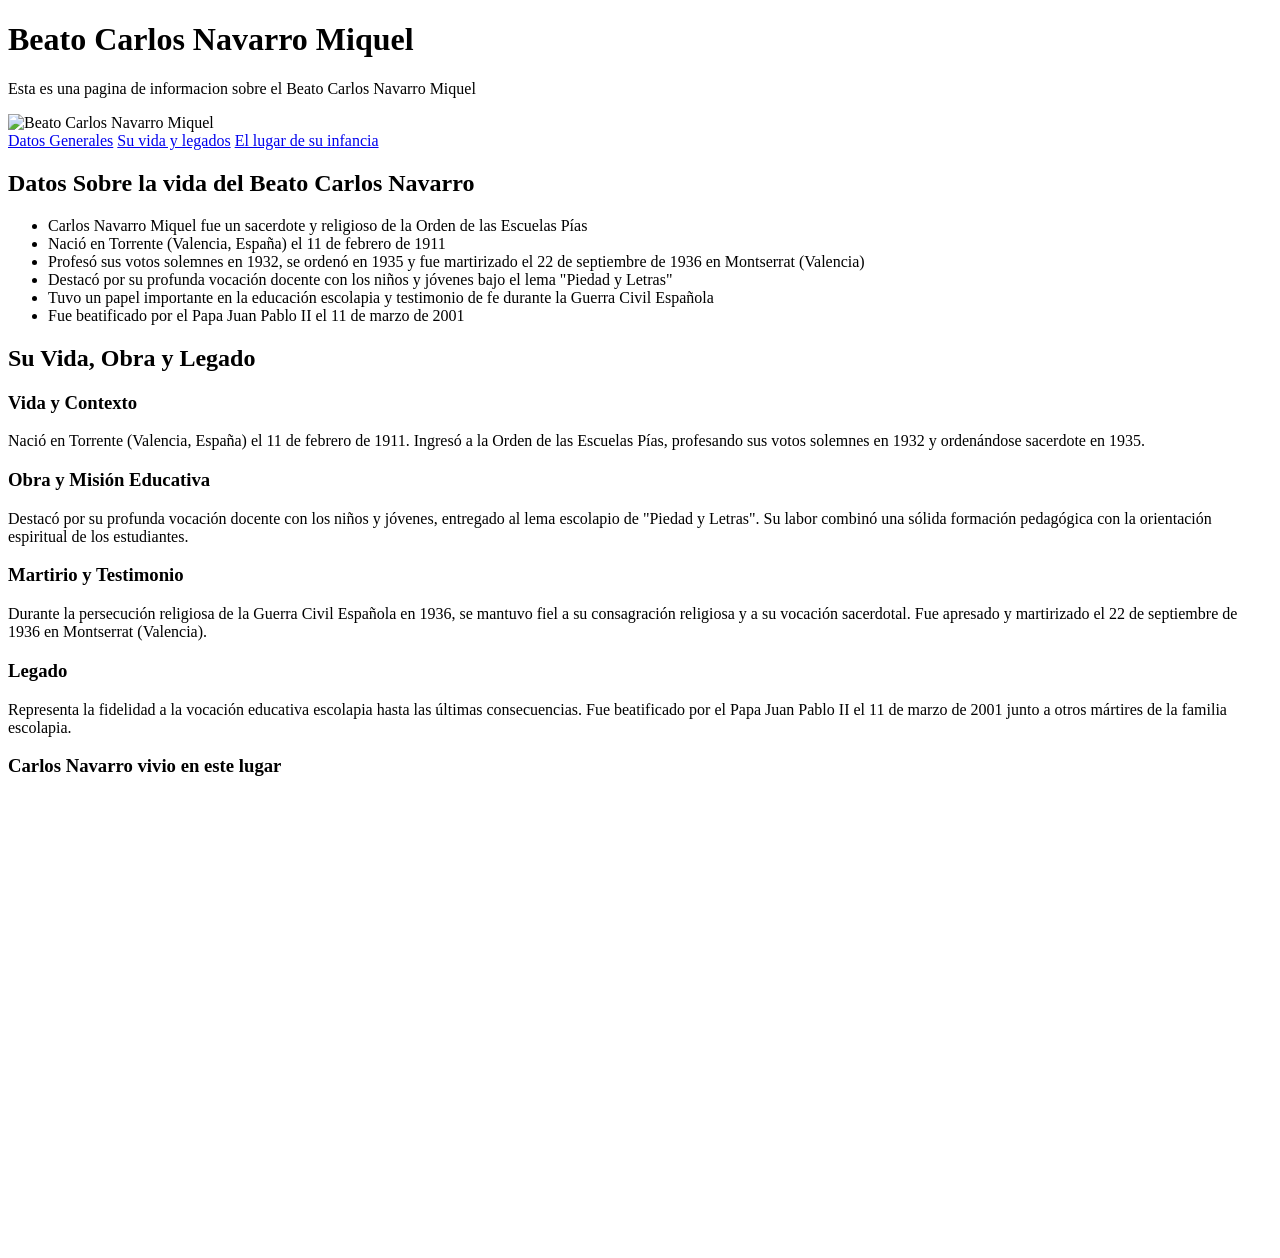
==== index.html @ 7cc37c3c "Add files via upload" ====
<!DOCTYPE html>
<html lang="es">
<head>
    <meta charset="UTF-8">
    <meta http-equiv="X-UA-Compatible" content="IE=edge">
    <meta name="viewport" content="width=device-width, initial-scale=1.0">
    <title>Beato Carlos Navarro</title>
</head>
<body>
    <header>
        <h1>Beato Carlos Navarro Miquel</h1>
        <p>Esta es una pagina de informacion sobre el Beato Carlos Navarro Miquel</p>
        <img src="Beato Carlos Navarro.jpeg" alt="Beato Carlos Navarro Miquel">
    </header>
    <nav>
        <a href="#vida">Datos Generales</a>
        <a href="#legado">Su vida y legados</a>
        <a href="#mapa">El lugar de su infancia</a>
        <a href=""></a>
    </nav>
    <main>
        <section id="vida" class="vida">
            <h2>Datos Sobre la vida del Beato Carlos Navarro</h2>
            <ul>
                <li>Carlos Navarro Miquel fue un sacerdote y religioso de la Orden de las Escuelas Pías</li>
                <li>Nació en Torrente (Valencia, España) el 11 de febrero de 1911</li>
                <li>Profesó sus votos solemnes en 1932, se ordenó en 1935 y fue martirizado el 22 de septiembre de 1936 en Montserrat (Valencia)</li>
                <li>Destacó por su profunda vocación docente con los niños y jóvenes bajo el lema "Piedad y Letras"</li>
                <li>Tuvo un papel importante en la educación escolapia y testimonio de fe durante la Guerra Civil Española</li>
                <li>Fue beatificado por el Papa Juan Pablo II el 11 de marzo de 2001</li>
            </ul>
        </section>
        <section id="legado" class="legado">
            <h2>Su Vida, Obra y Legado</h2>
            <div>
                <h3>Vida y Contexto</h3>
                <p>Nació en Torrente (Valencia, España) el 11 de febrero de 1911. Ingresó a la Orden de las Escuelas Pías, profesando sus votos solemnes en 1932 y ordenándose sacerdote en 1935.</p>
            </div>
            <div>
                <h3>Obra y Misión Educativa</h3>
                <p>Destacó por su profunda vocación docente con los niños y jóvenes, entregado al lema escolapio de "Piedad y Letras". Su labor combinó una sólida formación pedagógica con la orientación espiritual de los estudiantes.</p>
            </div>
            <div>
                <h3>Martirio y Testimonio</h3>
                <p>Durante la persecución religiosa de la Guerra Civil Española en 1936, se mantuvo fiel a su consagración religiosa y a su vocación sacerdotal. Fue apresado y martirizado el 22 de septiembre de 1936 en Montserrat (Valencia).</p>
            </div>
            <div>
                <h3>Legado</h3>
                <p>Representa la fidelidad a la vocación educativa escolapia hasta las últimas consecuencias. Fue beatificado por el Papa Juan Pablo II el 11 de marzo de 2001 junto a otros mártires de la familia escolapia.</p>
            </div>
        </section>
        <section id="mapa">
            <h3>Carlos Navarro vivio en este lugar</h3>
            <iframe src="https://www.google.com/maps/embed?pb=!1m18!1m12!1m3!1d12318.89239841857!2d-0.48128362450849303!3d39.43673322473431!2m3!1f0!2f0!3f0!3m2!1i1024!2i768!4f13.1!3m3!1m2!1s0xd604e286cf25ef1%3A0x400c5082ca02fa0!2sTorrent%2C%20Valencia%2C%20Espa%C3%B1a!5e0!3m2!1ses!2s!4v1710000000000!5m2!1ses!2s" width="600" height="450" style="border:0;" allowfullscreen="" loading="lazy" referrerpolicy="strict-origin-when-cross-origin"></iframe>
        </section>
    </main>
</body>
</html>
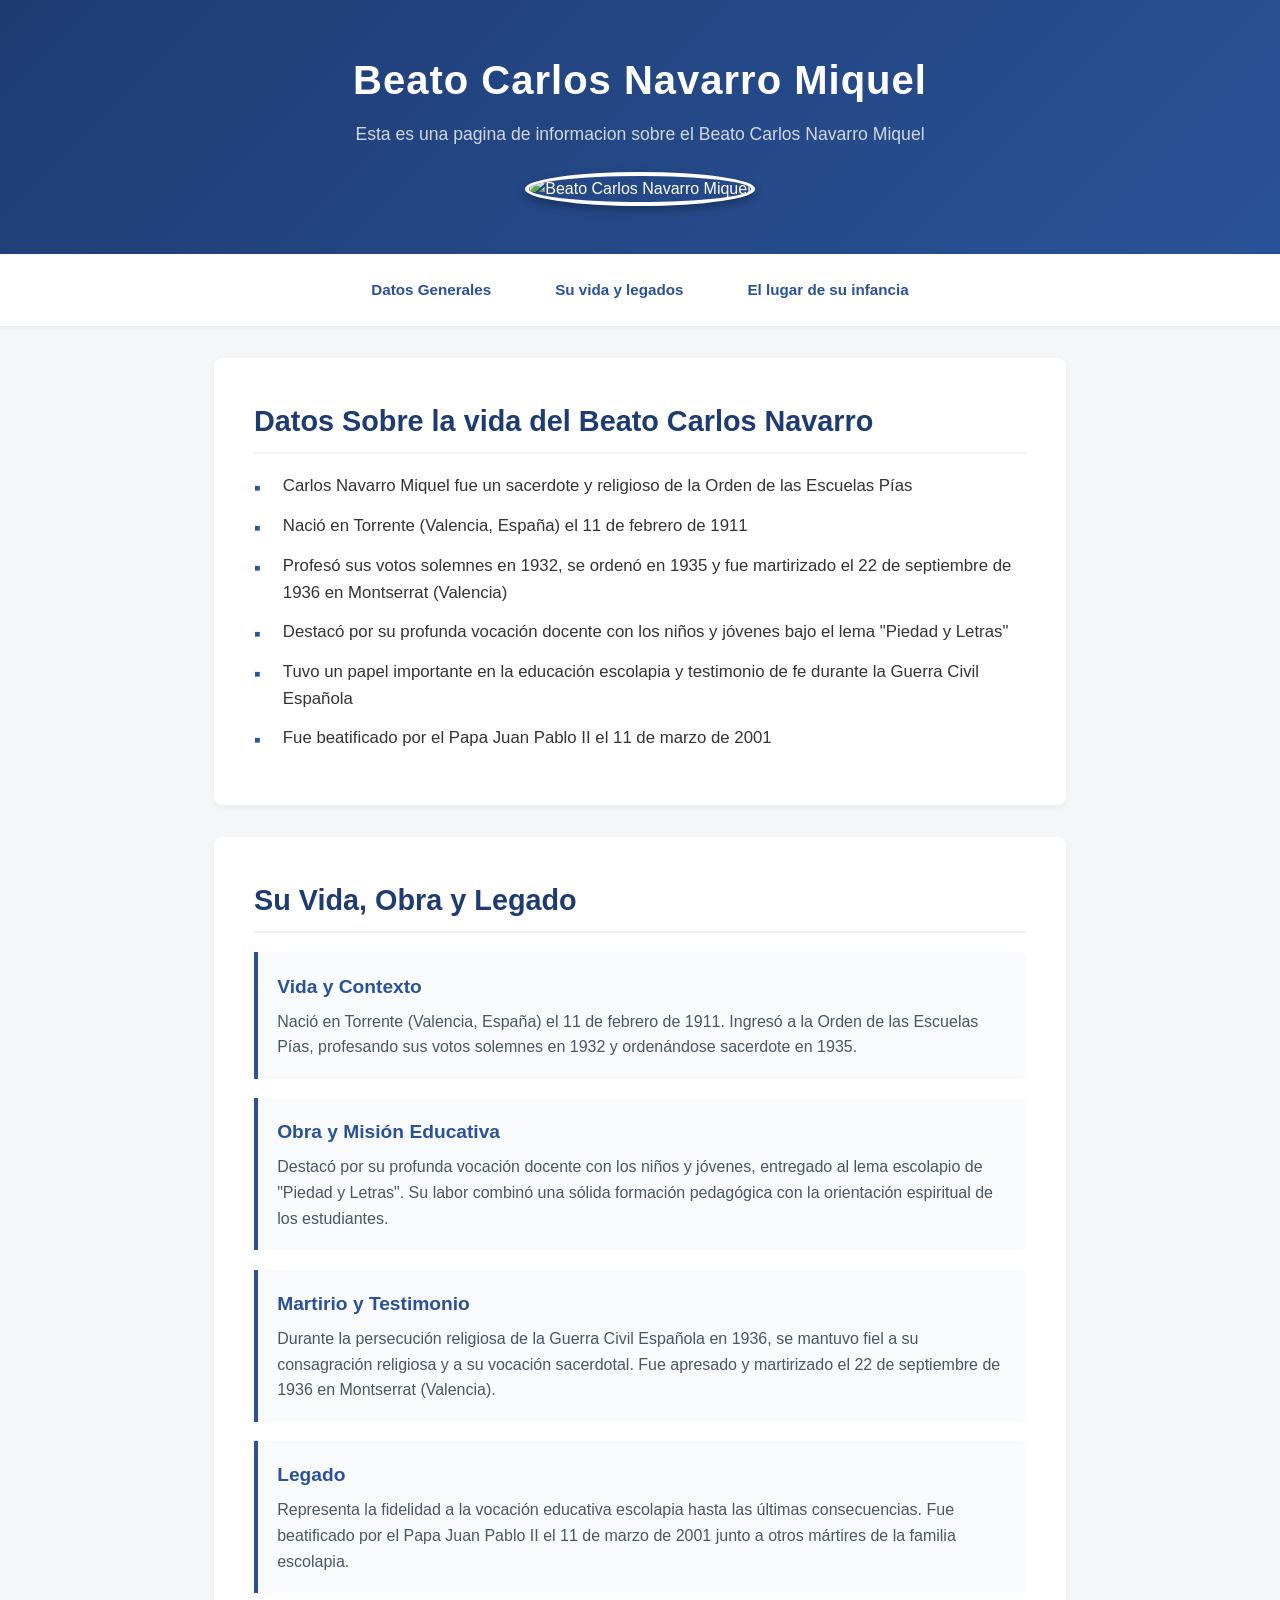
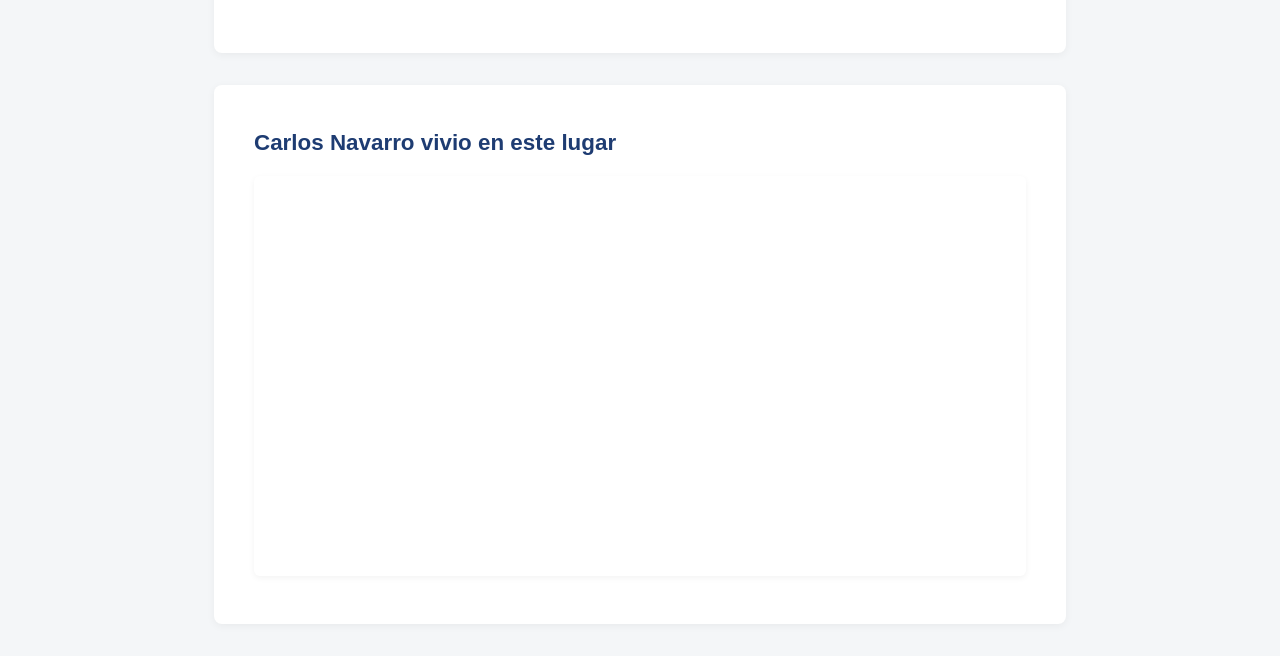
==== commit 6aac85fd: "Add files via upload" ====
--- a/index.html
+++ b/index.html
@@ -4,6 +4,7 @@
     <meta charset="UTF-8">
     <meta http-equiv="X-UA-Compatible" content="IE=edge">
     <meta name="viewport" content="width=device-width, initial-scale=1.0">
+    <link rel="stylesheet" href="estilos.css">
     <title>Beato Carlos Navarro</title>
 </head>
 <body>
--- a/estilos.css
+++ b/estilos.css
@@ -0,0 +1,186 @@
+/* ==========================================
+   RESET Y CONFIGURACIÓN GENERAL
+   ========================================== */
+* {
+    margin: 0;
+    padding: 0;
+    box-sizing: border-box;
+}
+
+body {
+    font-family: 'Segoe UI', Tahoma, Geneva, Verdana, sans-serif;
+    background-color: #f4f6f8;
+    color: #333333;
+    line-height: 1.6;
+}
+
+/* ==========================================
+   ENCABEZADO (HEADER)
+   ========================================== */
+header {
+    background: linear-gradient(135deg, #1e3c72, #2a5298);
+    color: #ffffff;
+    text-align: center;
+    padding: 3rem 1.5rem;
+    box-shadow: 0 4px 6px rgba(0, 0, 0, 0.1);
+}
+
+header h1 {
+    font-size: 2.5rem;
+    margin-bottom: 0.5rem;
+    letter-spacing: 1px;
+}
+
+header p {
+    font-size: 1.1rem;
+    margin-bottom: 1.5rem;
+    color: #d1d8e0;
+}
+
+header img {
+    width: 180px;
+    height: 180px;
+    object-fit: cover;
+    border-radius: 50%;
+    border: 4px solid #ffffff;
+    box-shadow: 0 4px 10px rgba(0, 0, 0, 0.3);
+    transition: transform 0.3s ease;
+}
+
+header img:hover {
+    transform: scale(1.05);
+}
+
+/* ==========================================
+   NAVEGACIÓN (NAV)
+   ========================================== */
+nav {
+    background-color: #ffffff;
+    display: flex;
+    justify-content: center;
+    gap: 2rem;
+    padding: 1rem;
+    box-shadow: 0 2px 4px rgba(0, 0, 0, 0.05);
+    position: sticky;
+    top: 0;
+    z-index: 1000;
+}
+
+nav a {
+    color: #2a5298;
+    text-decoration: none;
+    font-weight: 600;
+    font-size: 0.95rem;
+    padding: 0.5rem 1rem;
+    border-radius: 4px;
+    transition: background-color 0.2s ease, color 0.2s ease;
+}
+
+nav a:hover {
+    background-color: #eef2f7;
+    color: #1e3c72;
+}
+
+/* Ocultar el enlace vacío del nav original */
+nav a:empty {
+    display: none;
+}
+
+/* ==========================================
+   CONTENIDO PRINCIPAL (MAIN Y SECCIONES)
+   ========================================== */
+main {
+    max-width: 900px;
+    margin: 2rem auto;
+    padding: 0 1.5rem;
+}
+
+section {
+    background-color: #ffffff;
+    margin-bottom: 2rem;
+    padding: 2.5rem;
+    border-radius: 8px;
+    box-shadow: 0 2px 8px rgba(0, 0, 0, 0.05);
+}
+
+section h2 {
+    color: #1e3c72;
+    font-size: 1.8rem;
+    margin-bottom: 1.2rem;
+    border-bottom: 2px solid #eef2f7;
+    padding-bottom: 0.5rem;
+}
+
+/* Sección de Vida (Lista) */
+.vida ul {
+    list-style-type: none;
+    padding-left: 0;
+}
+
+.vida li {
+    position: relative;
+    padding-left: 1.8rem;
+    margin-bottom: 0.8rem;
+    font-size: 1.05rem;
+}
+
+.vida li::before {
+    content: "▪";
+    position: absolute;
+    left: 0;
+    color: #2a5298;
+    font-size: 1.2rem;
+}
+
+/* Sección de Legado (Tarjetas internas) */
+.legado div {
+    background-color: #f9fafb;
+    border-left: 4px solid #2a5298;
+    padding: 1.2rem;
+    margin-bottom: 1.2rem;
+    border-radius: 0 6px 6px 0;
+}
+
+.legado h3 {
+    color: #2a5298;
+    font-size: 1.2rem;
+    margin-bottom: 0.4rem;
+}
+
+.legado p {
+    color: #4b5563;
+    font-size: 1rem;
+}
+
+/* Sección del Mapa */
+#mapa h3 {
+    color: #1e3c72;
+    font-size: 1.4rem;
+    margin-bottom: 1rem;
+}
+
+#mapa iframe {
+    width: 100%;
+    height: 400px;
+    border-radius: 6px;
+    box-shadow: 0 2px 6px rgba(0, 0, 0, 0.05);
+}
+
+/* ==========================================
+   DISEÑO RESPONSIVE (MEDIA QUERIES)
+   ========================================== */
+@media (max-width: 768px) {
+    header h1 {
+        font-size: 2rem;
+    }
+
+    nav {
+        flex-direction: column;
+        gap: 0.5rem;
+        align-items: center;
+    }
+
+    section {
+        padding: 1.5rem;
+    }
+}
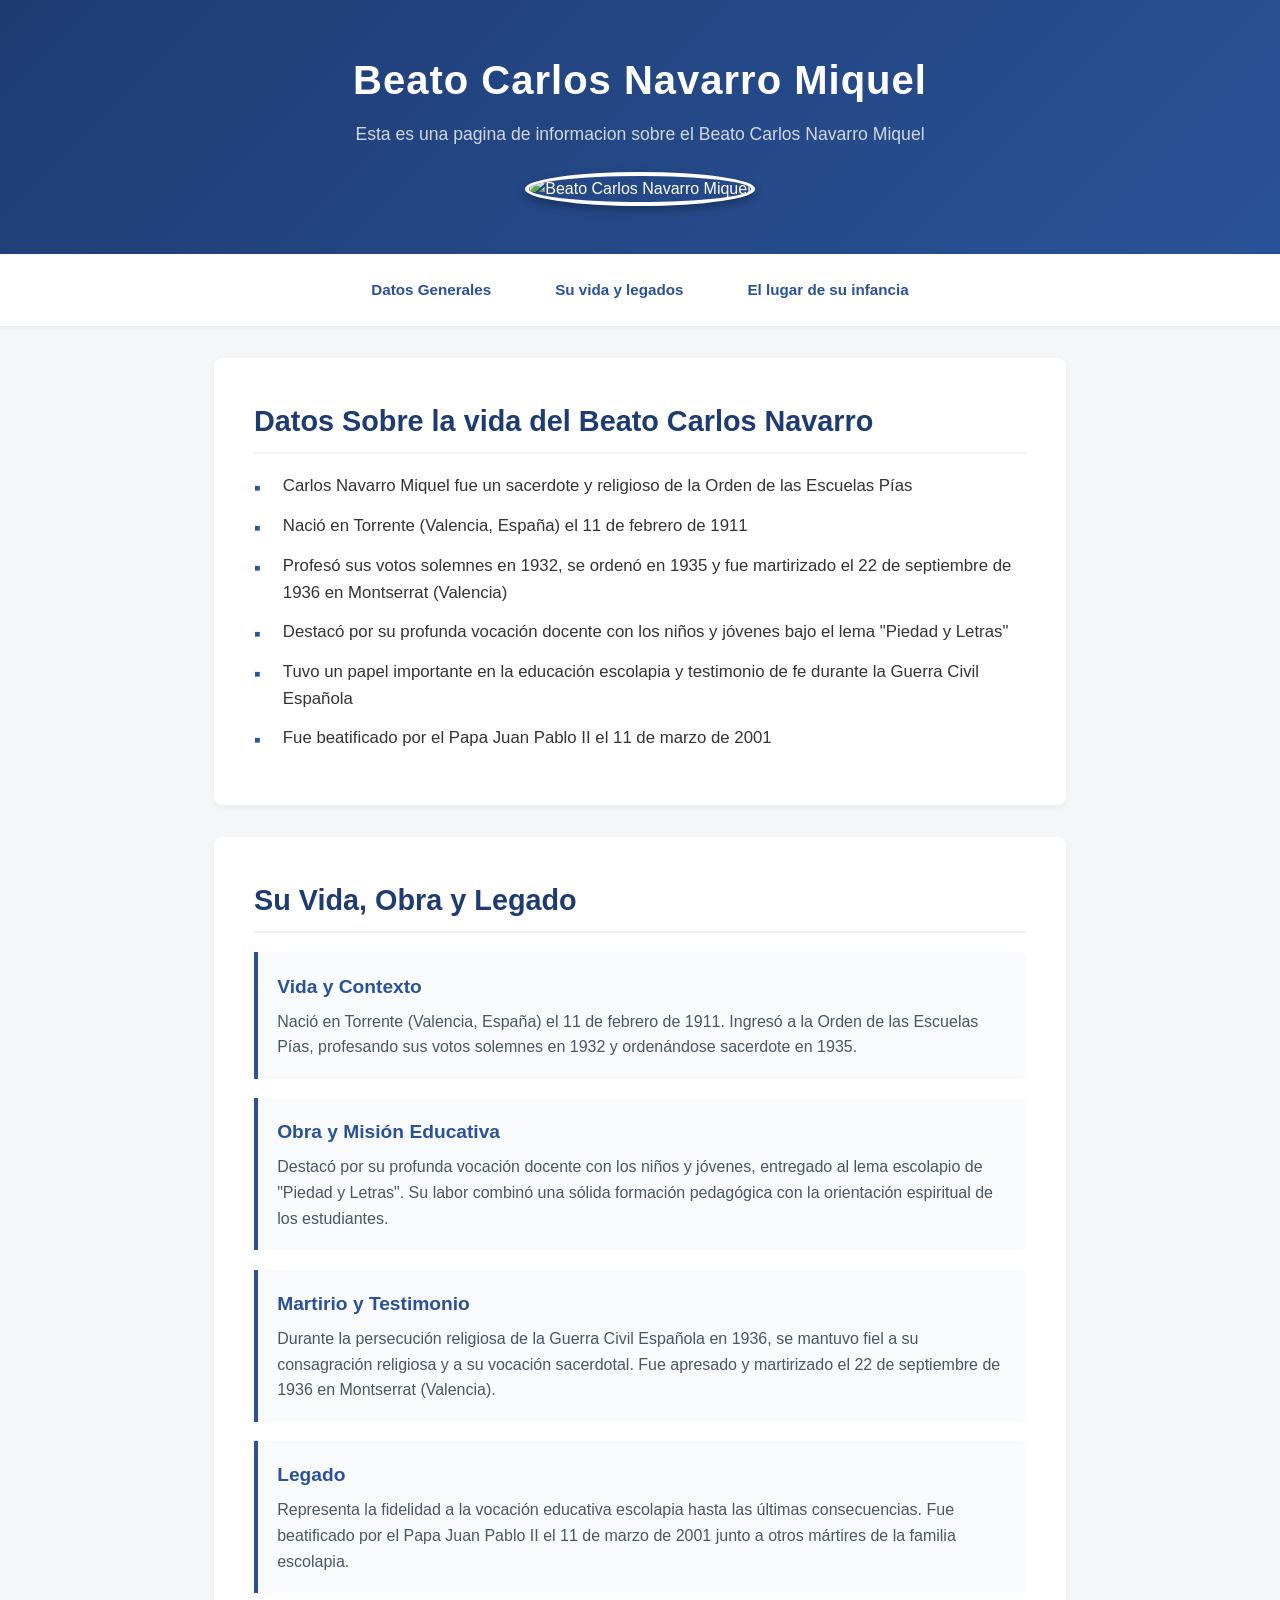
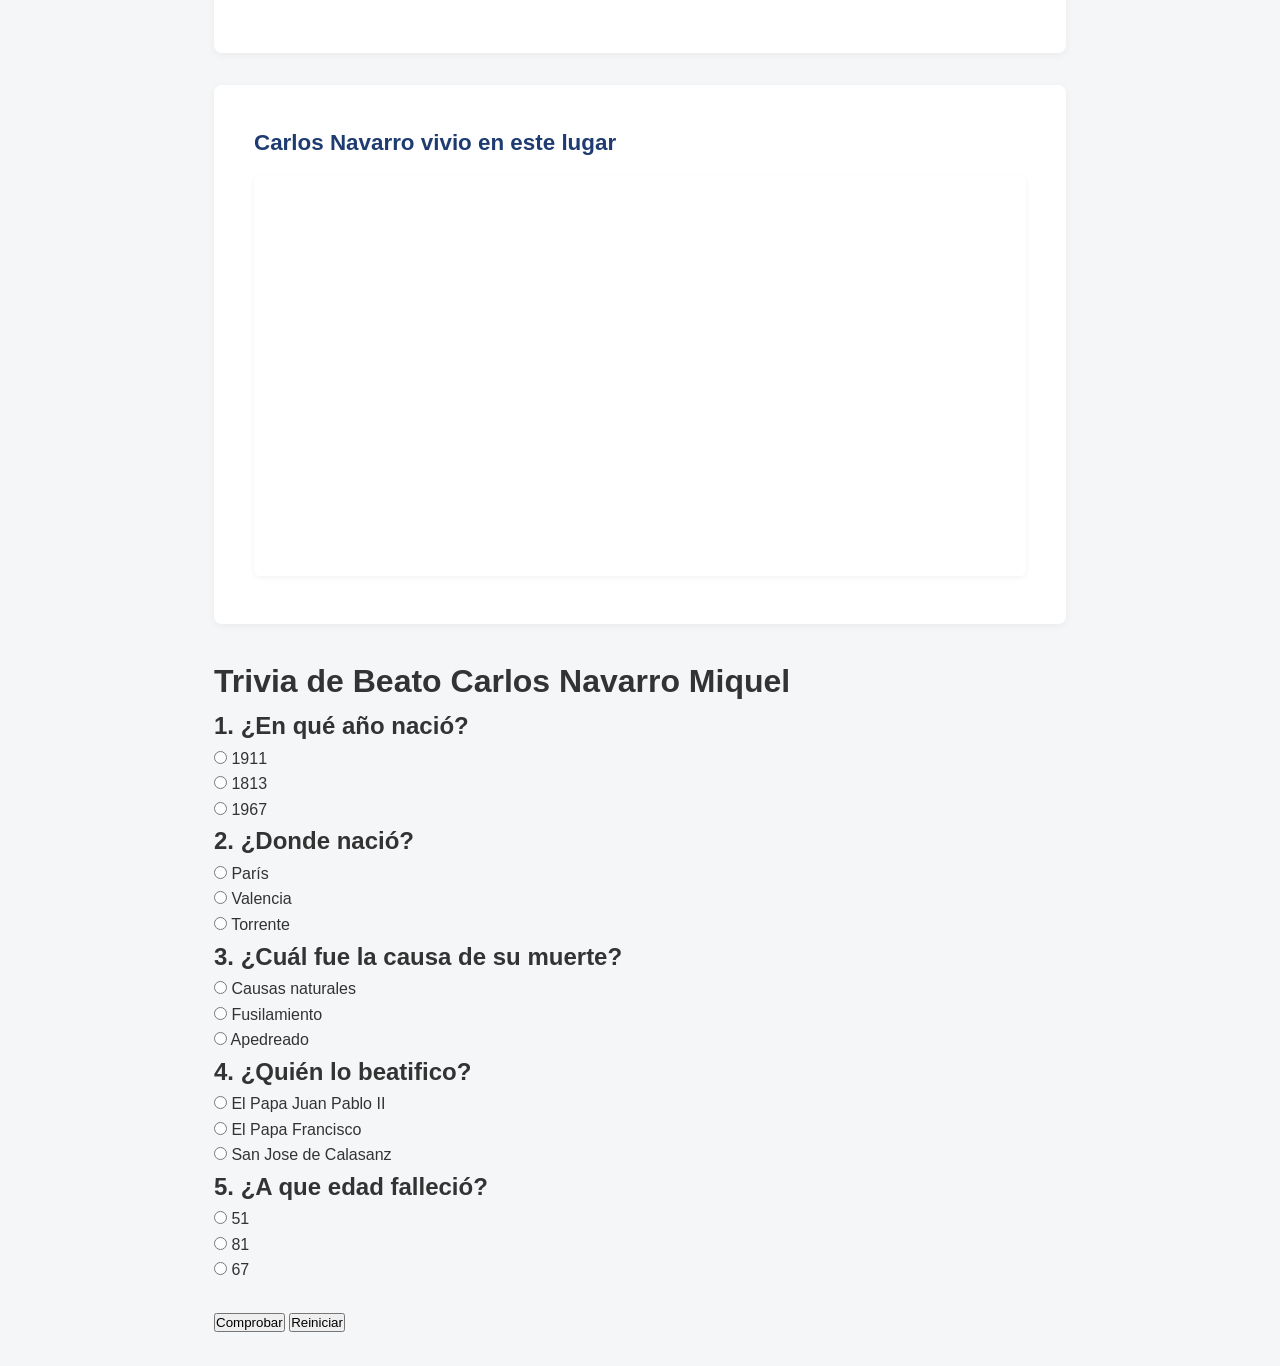
==== commit 065bec64: "Add files via upload" ====
--- a/index.html
+++ b/index.html
@@ -54,6 +54,33 @@
             <h3>Carlos Navarro vivio en este lugar</h3>
             <iframe src="https://www.google.com/maps/embed?pb=!1m18!1m12!1m3!1d12318.89239841857!2d-0.48128362450849303!3d39.43673322473431!2m3!1f0!2f0!3f0!3m2!1i1024!2i768!4f13.1!3m3!1m2!1s0xd604e286cf25ef1%3A0x400c5082ca02fa0!2sTorrent%2C%20Valencia%2C%20Espa%C3%B1a!5e0!3m2!1ses!2s!4v1710000000000!5m2!1ses!2s" width="600" height="450" style="border:0;" allowfullscreen="" loading="lazy" referrerpolicy="strict-origin-when-cross-origin"></iframe>
         </section>
+        <div class="card">
+<h1>Trivia de Beato Carlos Navarro Miquel</h1>
+<h2>1. ¿En qué año nació?</h2>
+<input type="radio" name="p1" value="a"> 1911<br>
+<input type="radio" name="p1" value="b"> 1813<br>
+<input type="radio" name="p1" value="c"> 1967<br>
+<h2>2. ¿Donde nació?</h2>
+<input type="radio" name="p2" value="a"> París<br>
+<input type="radio" name="p2" value="b"> Valencia<br>
+<input type="radio" name="p2" value="c"> Torrente<br>
+<h2>3. ¿Cuál fue la causa de su muerte?</h2>
+<input type="radio" name="p3" value="a"> Causas naturales<br>
+<input type="radio" name="p3" value="b"> Fusilamiento<br>
+<input type="radio" name="p3" value="c"> Apedreado<br>
+<h2>4. ¿Quién lo beatifico?</h2>
+<input type="radio" name="p4" value="a"> El Papa Juan Pablo II<br>
+<input type="radio" name="p4" value="b"> El Papa Francisco<br>
+<input type="radio" name="p4" value="c"> San Jose de Calasanz<br>
+<h2>5. ¿A que edad falleció?</h2>
+<input type="radio" name="p5" value="a"> 51<br>
+<input type="radio" name="p5" value="b"> 81<br>
+<input type="radio" name="p5" value="c"> 67<br>
+<br>
+<button id="comprobar" type="button">Comprobar</button>
+<button id="reiniciar" type="button">Reiniciar</button>
+<p id="resultado"></p>
+        </div>
     </main>
 </body>
 </html>
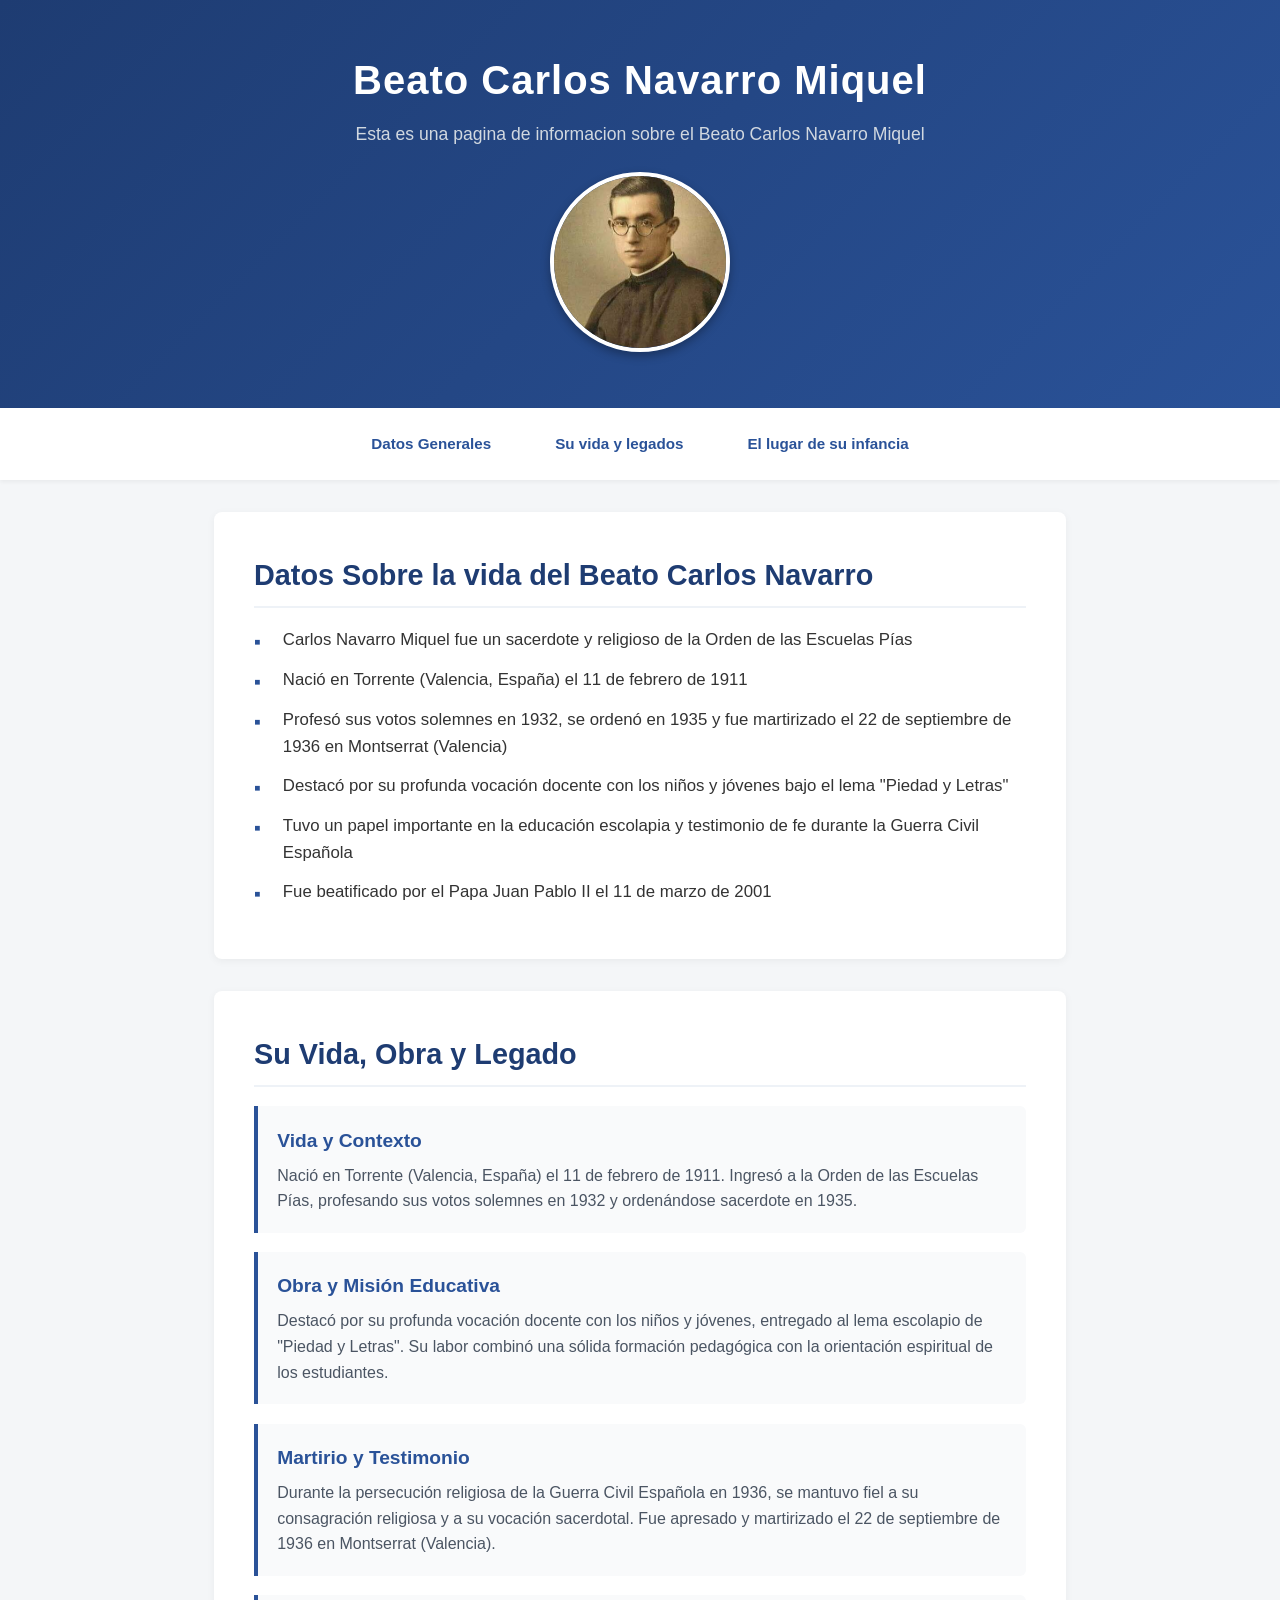
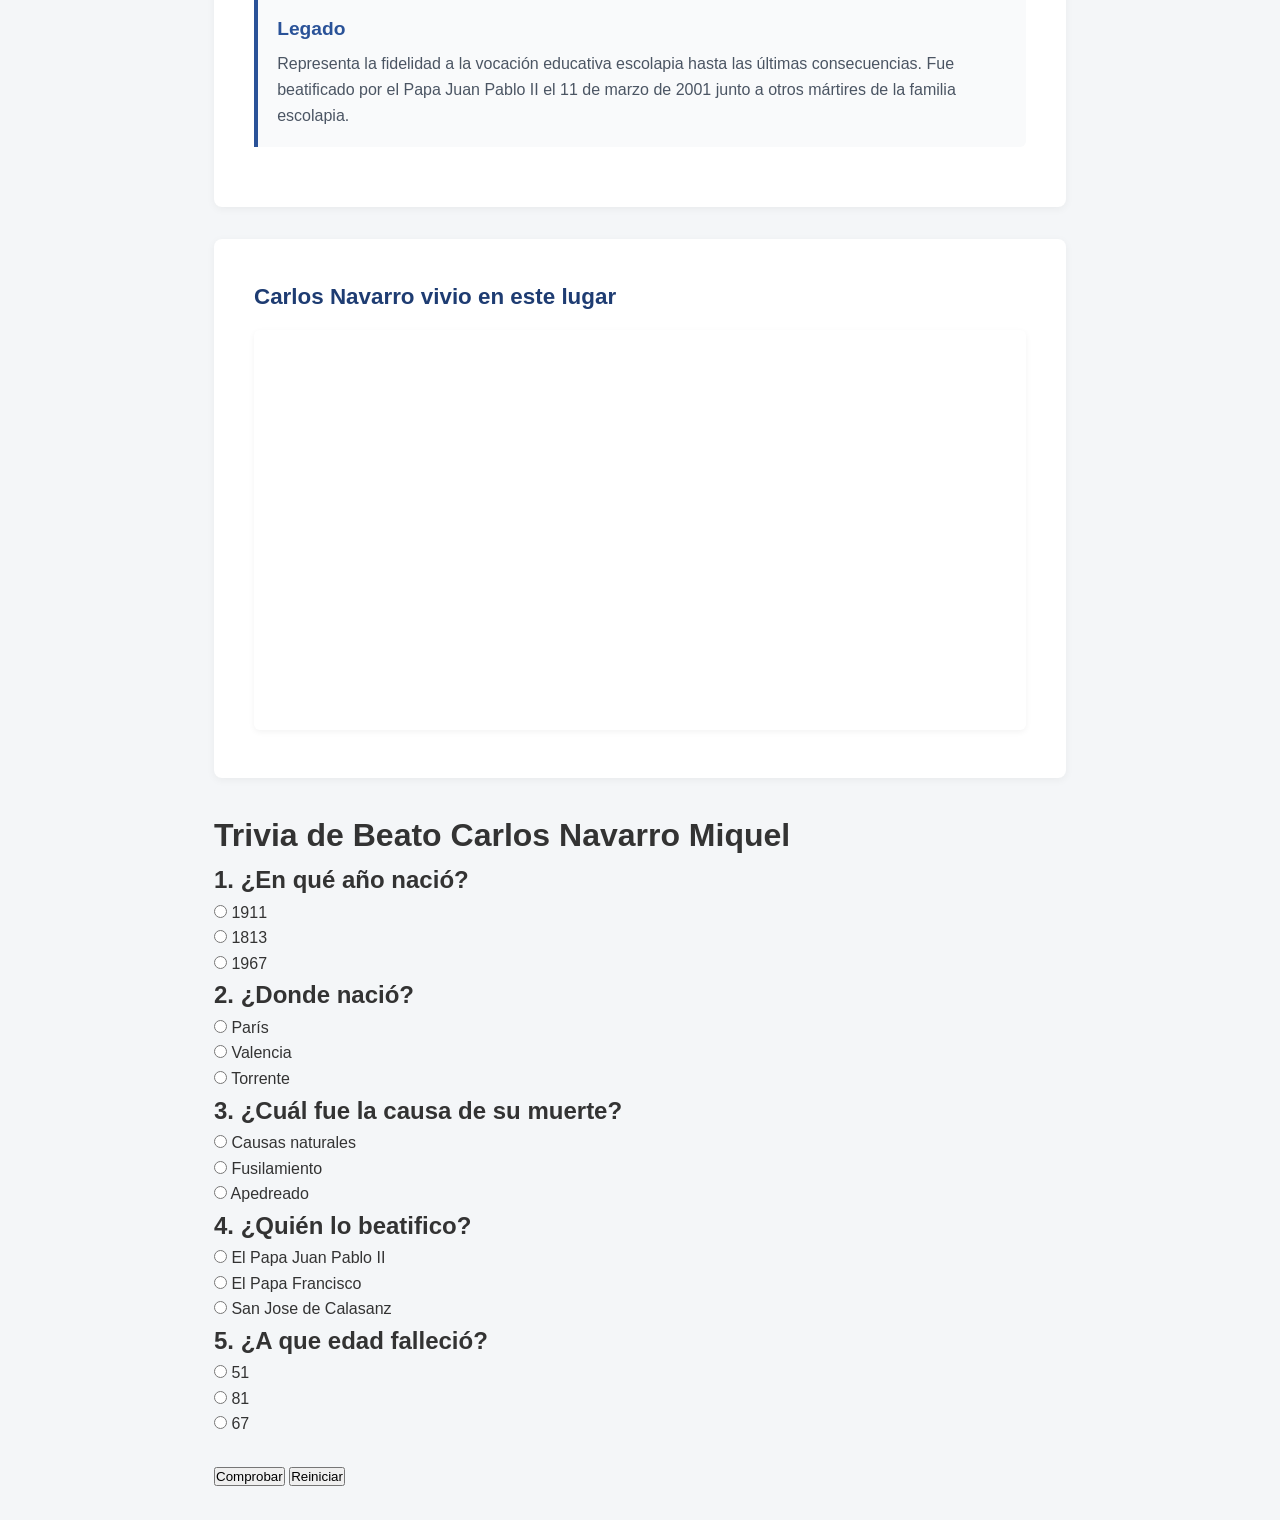
==== commit 829c0738: "Add files via upload" ====
--- a/index.html
+++ b/index.html
@@ -11,7 +11,7 @@
     <header>
         <h1>Beato Carlos Navarro Miquel</h1>
         <p>Esta es una pagina de informacion sobre el Beato Carlos Navarro Miquel</p>
-        <img src="Beato Carlos Navarro.jpeg" alt="Beato Carlos Navarro Miquel">
+        <img src="./img/Beato Carlos Navarro.jpeg " alt="Beato Carlos Navarro Miquel">
     </header>
     <nav>
         <a href="#vida">Datos Generales</a>
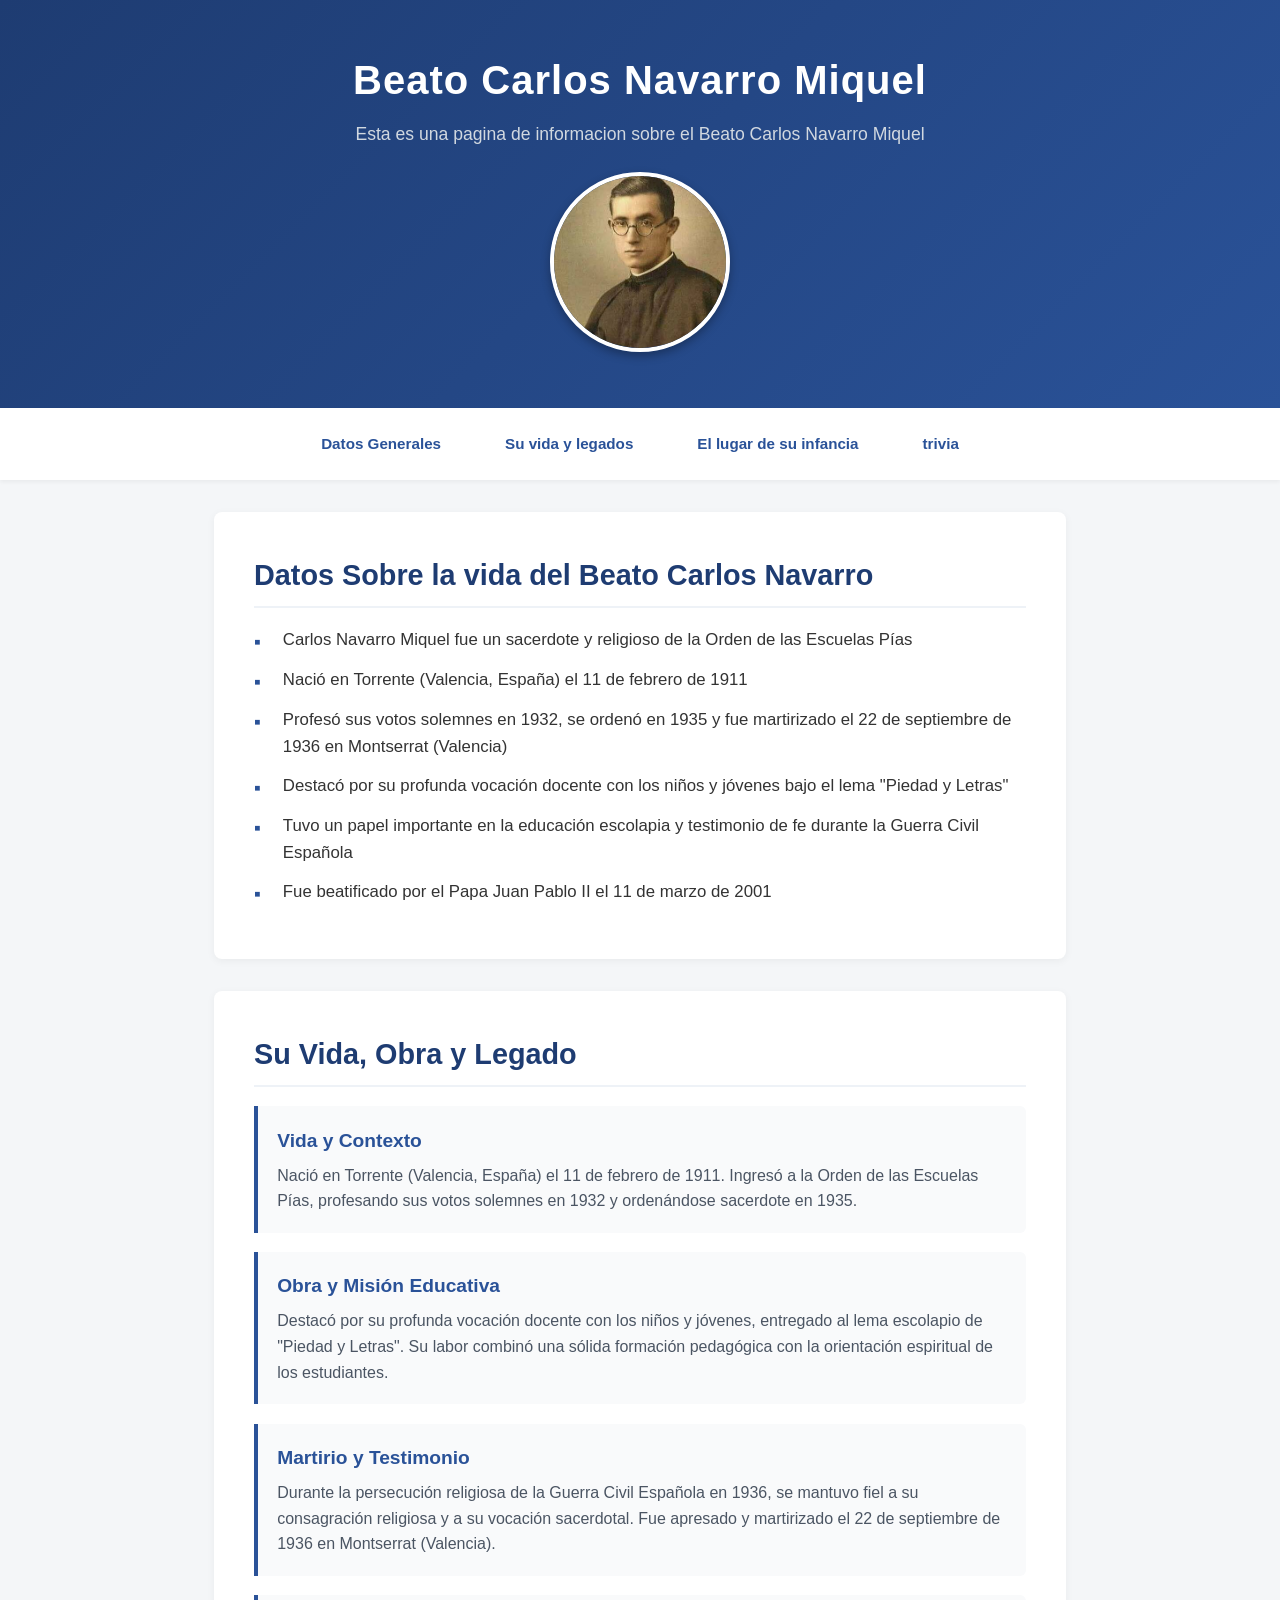
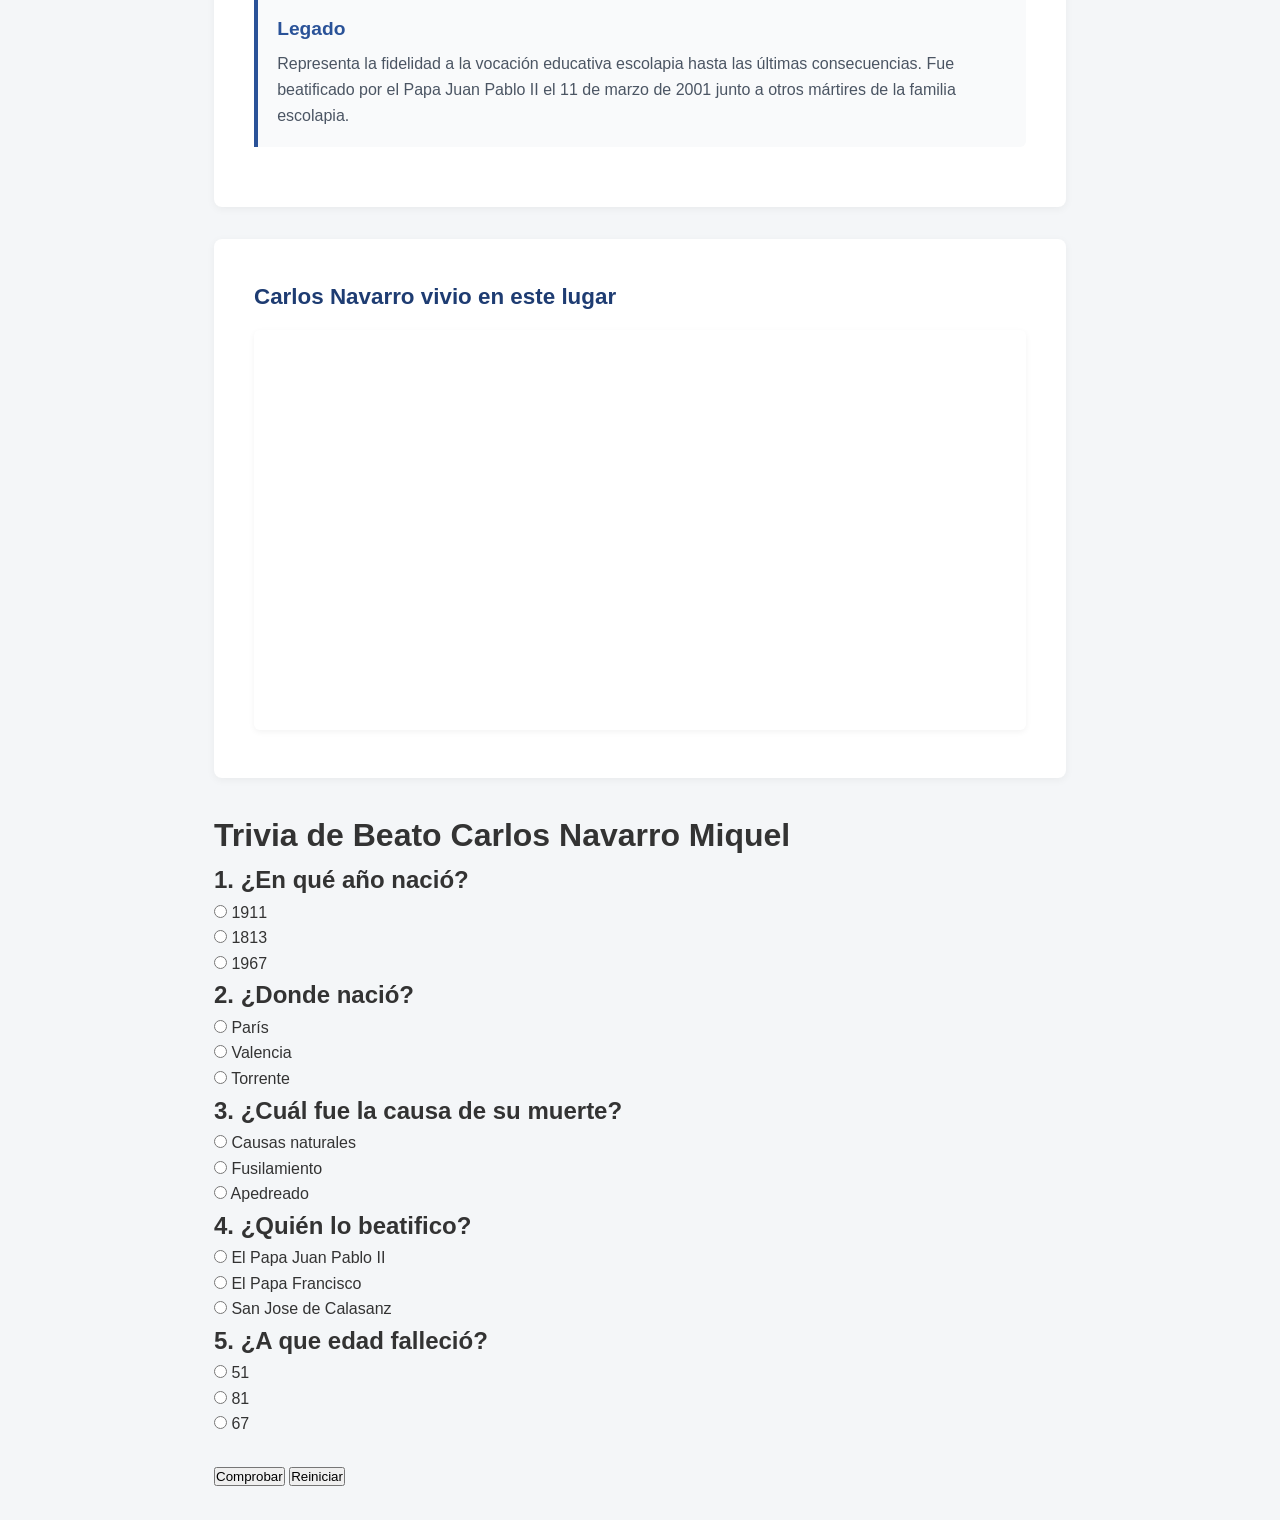
==== commit 2b3659c7: "Add files via upload" ====
--- a/index.html
+++ b/index.html
@@ -5,6 +5,7 @@
     <meta http-equiv="X-UA-Compatible" content="IE=edge">
     <meta name="viewport" content="width=device-width, initial-scale=1.0">
     <link rel="stylesheet" href="estilos.css">
+    <script src="javascript.js"></script>
     <title>Beato Carlos Navarro</title>
 </head>
 <body>
@@ -17,7 +18,7 @@
         <a href="#vida">Datos Generales</a>
         <a href="#legado">Su vida y legados</a>
         <a href="#mapa">El lugar de su infancia</a>
-        <a href=""></a>
+        <a href="#trivia">trivia</a>
     </nav>
     <main>
         <section id="vida" class="vida">
@@ -38,7 +39,8 @@
                 <p>Nació en Torrente (Valencia, España) el 11 de febrero de 1911. Ingresó a la Orden de las Escuelas Pías, profesando sus votos solemnes en 1932 y ordenándose sacerdote en 1935.</p>
             </div>
             <div>
-                <h3>Obra y Misión Educativa</h3>
+               
+                   <h3>Obra y Misión Educativa</h3>
                 <p>Destacó por su profunda vocación docente con los niños y jóvenes, entregado al lema escolapio de "Piedad y Letras". Su labor combinó una sólida formación pedagógica con la orientación espiritual de los estudiantes.</p>
             </div>
             <div>
@@ -54,7 +56,7 @@
             <h3>Carlos Navarro vivio en este lugar</h3>
             <iframe src="https://www.google.com/maps/embed?pb=!1m18!1m12!1m3!1d12318.89239841857!2d-0.48128362450849303!3d39.43673322473431!2m3!1f0!2f0!3f0!3m2!1i1024!2i768!4f13.1!3m3!1m2!1s0xd604e286cf25ef1%3A0x400c5082ca02fa0!2sTorrent%2C%20Valencia%2C%20Espa%C3%B1a!5e0!3m2!1ses!2s!4v1710000000000!5m2!1ses!2s" width="600" height="450" style="border:0;" allowfullscreen="" loading="lazy" referrerpolicy="strict-origin-when-cross-origin"></iframe>
         </section>
-        <div class="card">
+        <div id=trivia class="trivia" class="card">
 <h1>Trivia de Beato Carlos Navarro Miquel</h1>
 <h2>1. ¿En qué año nació?</h2>
 <input type="radio" name="p1" value="a"> 1911<br>
